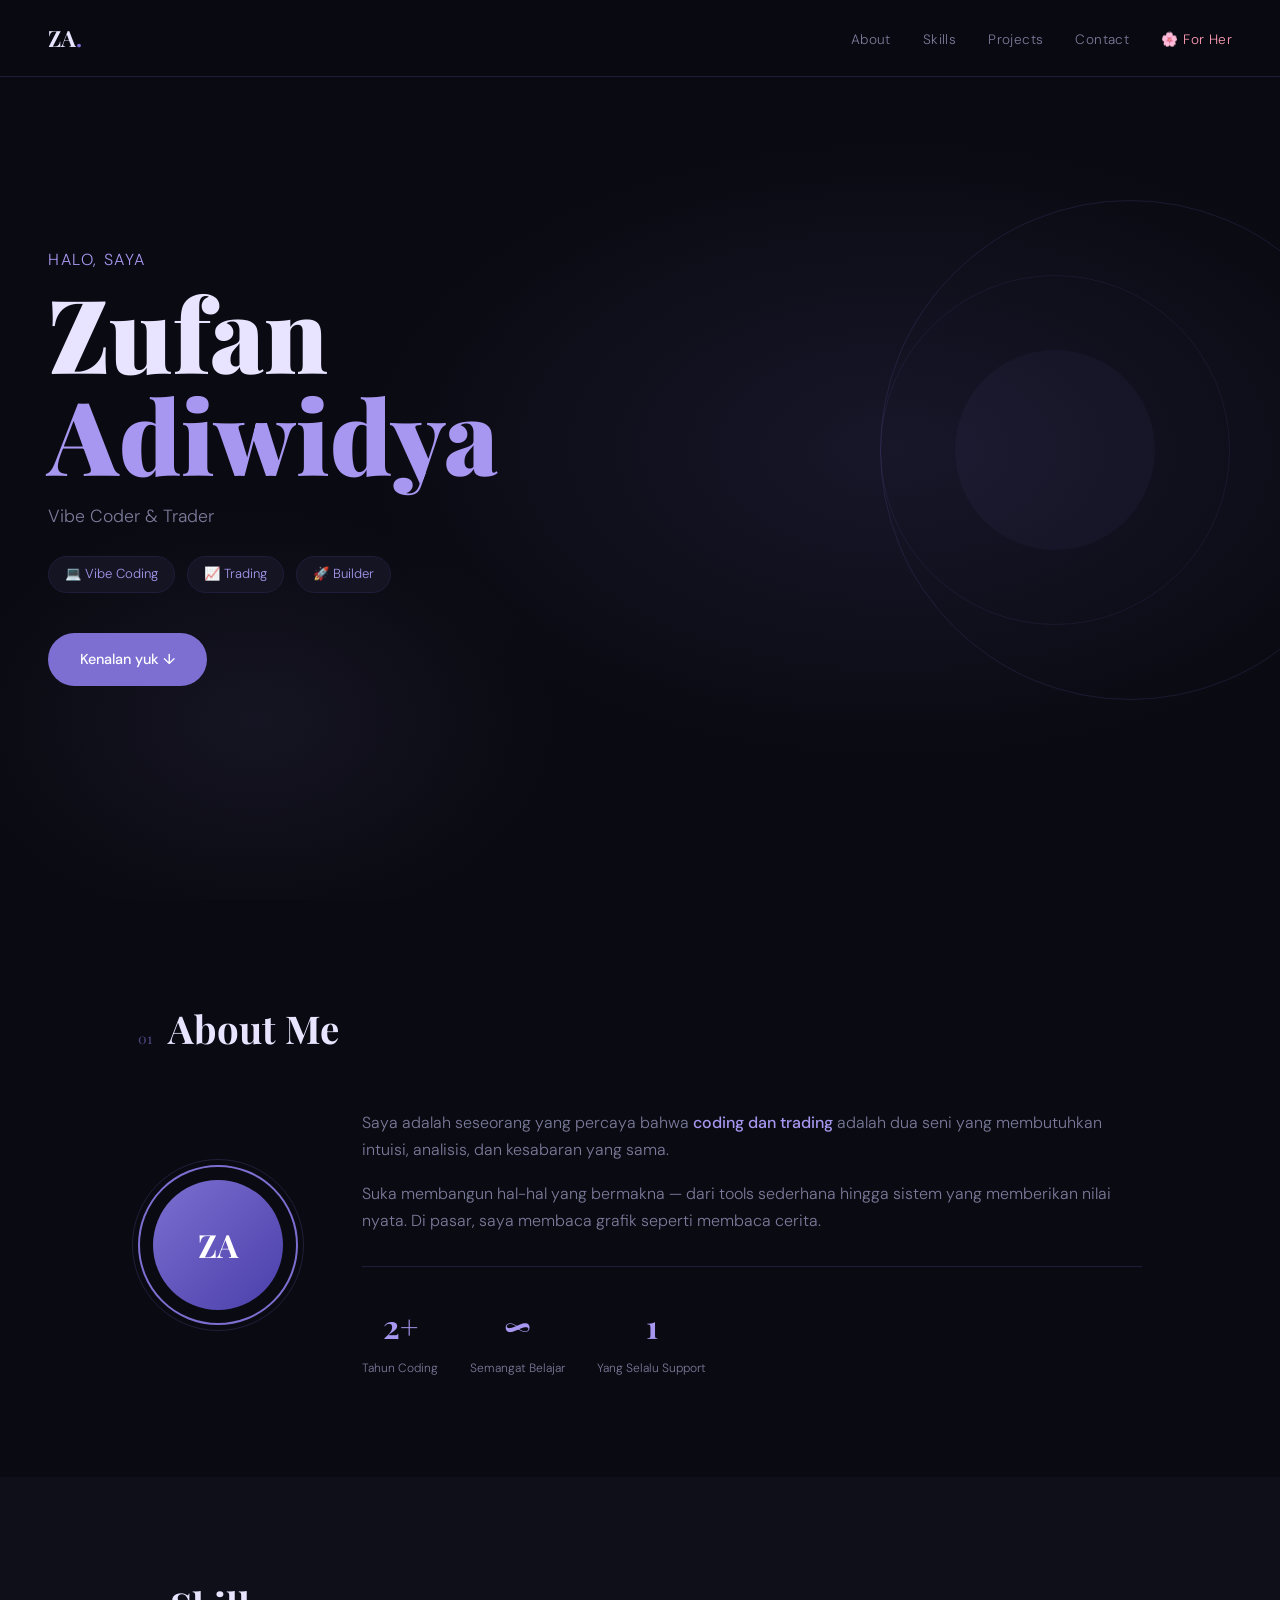
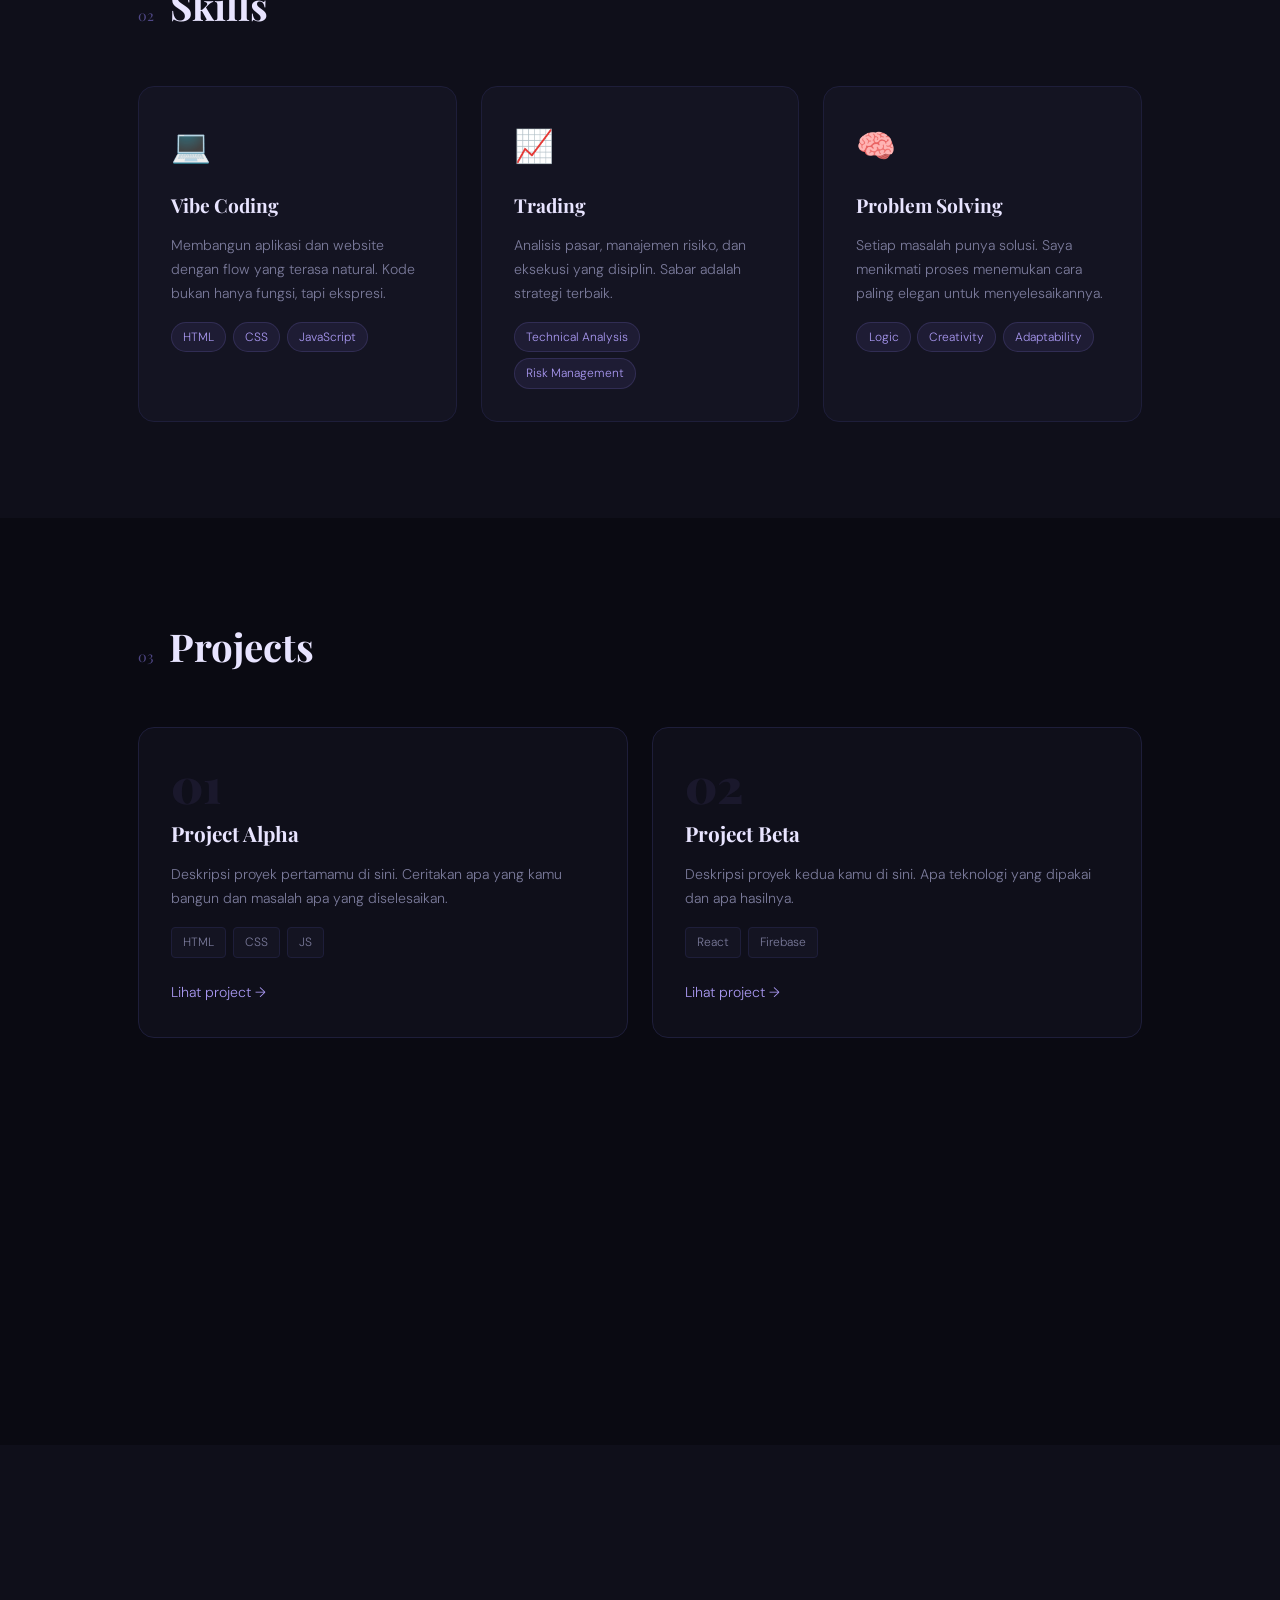
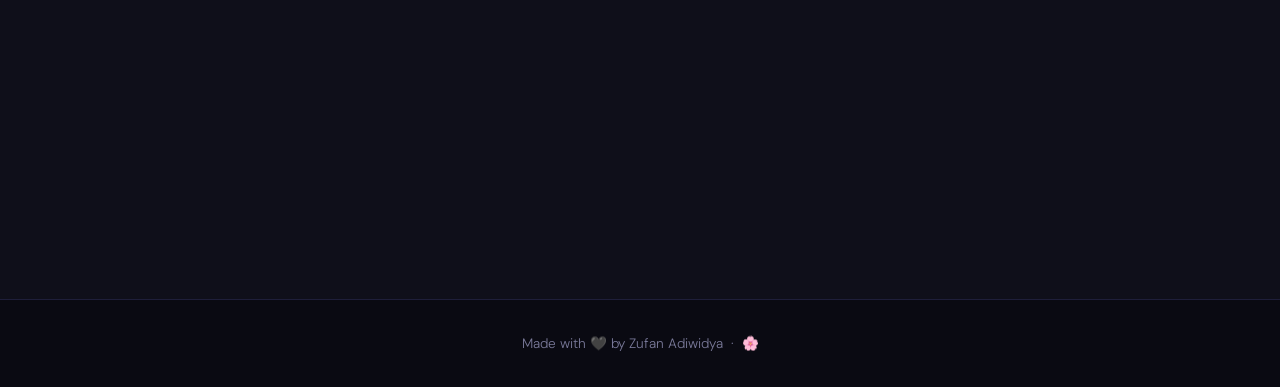
==== index.html @ de6c6295 "Add files via upload" ====
<!DOCTYPE html>
<html lang="id">
<head>
  <meta charset="UTF-8" />
  <meta name="viewport" content="width=device-width, initial-scale=1.0" />
  <title>Zufan Adiwidya</title>
  <link href="https://fonts.googleapis.com/css2?family=Playfair+Display:wght@400;700;900&family=DM+Sans:wght@300;400;500&display=swap" rel="stylesheet" />
  <link rel="stylesheet" href="style.css" />
</head>
<body>
 
  <!-- NAV -->
  <nav class="nav">
    <div class="nav-logo">ZA<span class="dot">.</span></div>
    <ul class="nav-links">
      <li><a href="#about">About</a></li>
      <li><a href="#skills">Skills</a></li>
      <li><a href="#projects">Projects</a></li>
      <li><a href="#contact">Contact</a></li>
      <li><a href="for-her/index.html" class="nav-special">🌸 For Her</a></li>
    </ul>
    <button class="nav-toggle" onclick="toggleMenu()">☰</button>
  </nav>
 
  <!-- HERO -->
  <section class="hero">
    <div class="hero-bg"></div>
    <div class="hero-content">
      <p class="hero-greeting">Halo, saya</p>
      <h1 class="hero-name">Zufan<br><span>Adiwidya</span></h1>
      <p class="hero-role">Vibe Coder &amp; Trader</p>
      <div class="hero-tags">
        <span class="htag">💻 Vibe Coding</span>
        <span class="htag">📈 Trading</span>
        <span class="htag">🚀 Builder</span>
      </div>
      <a href="#about" class="hero-btn">Kenalan yuk ↓</a>
    </div>
    <div class="hero-deco">
      <div class="deco-circle c1"></div>
      <div class="deco-circle c2"></div>
      <div class="deco-circle c3"></div>
    </div>
  </section>
 
  <!-- ABOUT -->
  <section class="section" id="about">
    <div class="container">
      <div class="section-header">
        <span class="section-num">01</span>
        <h2 class="section-title">About Me</h2>
      </div>
      <div class="about-grid">
        <div class="about-avatar">
          <div class="avatar-ring">
            <div class="avatar-inner">ZA</div>
          </div>
        </div>
        <div class="about-text">
          <p>Saya adalah seseorang yang percaya bahwa <em>coding dan trading</em> adalah dua seni yang membutuhkan intuisi, analisis, dan kesabaran yang sama.</p>
          <p>Suka membangun hal-hal yang bermakna — dari tools sederhana hingga sistem yang memberikan nilai nyata. Di pasar, saya membaca grafik seperti membaca cerita.</p>
          <div class="about-stats">
            <div class="stat">
              <span class="stat-num">2+</span>
              <span class="stat-label">Tahun Coding</span>
            </div>
            <div class="stat">
              <span class="stat-num">∞</span>
              <span class="stat-label">Semangat Belajar</span>
            </div>
            <div class="stat">
              <span class="stat-num">1</span>
              <span class="stat-label">Yang Selalu Support</span>
            </div>
          </div>
        </div>
      </div>
    </div>
  </section>
 
  <!-- SKILLS -->
  <section class="section section-dark" id="skills">
    <div class="container">
      <div class="section-header">
        <span class="section-num">02</span>
        <h2 class="section-title">Skills</h2>
      </div>
      <div class="skills-grid">
        <div class="skill-card">
          <div class="skill-icon">💻</div>
          <h3>Vibe Coding</h3>
          <p>Membangun aplikasi dan website dengan flow yang terasa natural. Kode bukan hanya fungsi, tapi ekspresi.</p>
          <div class="skill-tags">
            <span>HTML</span><span>CSS</span><span>JavaScript</span>
          </div>
        </div>
        <div class="skill-card">
          <div class="skill-icon">📈</div>
          <h3>Trading</h3>
          <p>Analisis pasar, manajemen risiko, dan eksekusi yang disiplin. Sabar adalah strategi terbaik.</p>
          <div class="skill-tags">
            <span>Technical Analysis</span><span>Risk Management</span>
          </div>
        </div>
        <div class="skill-card">
          <div class="skill-icon">🧠</div>
          <h3>Problem Solving</h3>
          <p>Setiap masalah punya solusi. Saya menikmati proses menemukan cara paling elegan untuk menyelesaikannya.</p>
          <div class="skill-tags">
            <span>Logic</span><span>Creativity</span><span>Adaptability</span>
          </div>
        </div>
      </div>
    </div>
  </section>
 
  <!-- PROJECTS -->
  <section class="section" id="projects">
    <div class="container">
      <div class="section-header">
        <span class="section-num">03</span>
        <h2 class="section-title">Projects</h2>
      </div>
      <div class="projects-grid">
        <div class="project-card">
          <div class="project-num">01</div>
          <h3>Project Alpha</h3>
          <p>Deskripsi proyek pertamamu di sini. Ceritakan apa yang kamu bangun dan masalah apa yang diselesaikan.</p>
          <div class="project-tech"><span>HTML</span><span>CSS</span><span>JS</span></div>
          <a href="#" class="project-link">Lihat project →</a>
        </div>
        <div class="project-card">
          <div class="project-num">02</div>
          <h3>Project Beta</h3>
          <p>Deskripsi proyek kedua kamu di sini. Apa teknologi yang dipakai dan apa hasilnya.</p>
          <div class="project-tech"><span>React</span><span>Firebase</span></div>
          <a href="#" class="project-link">Lihat project →</a>
        </div>
        <div class="project-card project-card-wide">
          <div class="project-num">03</div>
          <h3>Trading Journal App</h3>
          <p>Aplikasi untuk mencatat dan menganalisis hasil trading. Dibangun untuk kebutuhan pribadi, bisa dikembangkan lebih lanjut.</p>
          <div class="project-tech"><span>JavaScript</span><span>Chart.js</span><span>LocalStorage</span></div>
          <a href="#" class="project-link">Lihat project →</a>
        </div>
      </div>
    </div>
  </section>
 
  <!-- CONTACT -->
  <section class="section section-dark" id="contact">
    <div class="container">
      <div class="section-header">
        <span class="section-num">04</span>
        <h2 class="section-title">Contact</h2>
      </div>
      <div class="contact-wrap">
        <p class="contact-intro">Punya proyek menarik atau sekadar ingin ngobrol? Saya terbuka untuk kolaborasi.</p>
        <div class="contact-links">
          <a href="mailto:email@kamu.com" class="contact-btn">✉️ Email Saya</a>
          <a href="https://github.com/Fann1720" target="_blank" class="contact-btn">🐙 GitHub</a>
          <a href="#" class="contact-btn">📱 WhatsApp</a>
        </div>
      </div>
    </div>
  </section>
 
  <!-- FOOTER -->
  <footer class="footer">
    <p>Made with 🖤 by Zufan Adiwidya &nbsp;·&nbsp; <a href="for-her/index.html">🌸</a></p>
  </footer>
 
  <script src="script.js"></script>
</body>
</html>
---- style.css ----
/* ===== RESET & BASE ===== */
*, *::before, *::after { margin: 0; padding: 0; box-sizing: border-box; }
 
:root {
  --bg: #0a0a12;
  --bg2: #0f0f1a;
  --bg3: #141422;
  --accent: #7c6fd1;
  --accent2: #a897f0;
  --text: #e8e4ff;
  --muted: #7a7a9a;
  --border: #1e1e3a;
  --pink: #ff9db5;
  --font-display: 'Playfair Display', serif;
  --font-body: 'DM Sans', sans-serif;
}
 
html { scroll-behavior: smooth; }
 
body {
  background: var(--bg);
  color: var(--text);
  font-family: var(--font-body);
  font-weight: 300;
  line-height: 1.7;
  overflow-x: hidden;
}
 
a { text-decoration: none; color: inherit; }
 
/* ===== NAV ===== */
.nav {
  position: fixed;
  top: 0; left: 0; right: 0;
  z-index: 100;
  display: flex;
  align-items: center;
  justify-content: space-between;
  padding: 1.2rem 3rem;
  background: rgba(10,10,18,0.85);
  backdrop-filter: blur(12px);
  border-bottom: 1px solid var(--border);
}
 
.nav-logo {
  font-family: var(--font-display);
  font-size: 1.4rem;
  font-weight: 700;
  color: var(--text);
}
 
.nav-logo .dot { color: var(--accent); }
 
.nav-links {
  display: flex;
  gap: 2rem;
  list-style: none;
}
 
.nav-links a {
  font-size: 0.85rem;
  color: var(--muted);
  transition: color 0.2s;
  letter-spacing: 0.03em;
}
 
.nav-links a:hover { color: var(--text); }
.nav-special { color: var(--pink) !important; }
.nav-toggle { display: none; background: none; border: none; color: var(--text); font-size: 1.4rem; cursor: pointer; }
 
/* ===== HERO ===== */
.hero {
  min-height: 100vh;
  display: flex;
  align-items: center;
  position: relative;
  padding: 6rem 3rem 4rem;
  overflow: hidden;
}
 
.hero-bg {
  position: absolute;
  inset: 0;
  background:
    radial-gradient(ellipse 60% 50% at 70% 50%, rgba(124,111,209,0.12) 0%, transparent 70%),
    radial-gradient(ellipse 40% 40% at 20% 80%, rgba(168,151,240,0.07) 0%, transparent 60%);
}
 
.hero-content {
  position: relative;
  z-index: 2;
  max-width: 700px;
}
 
.hero-greeting {
  font-size: 1rem;
  color: var(--accent2);
  letter-spacing: 0.1em;
  text-transform: uppercase;
  margin-bottom: 0.5rem;
  opacity: 0;
  animation: fadeUp 0.8s ease 0.2s forwards;
}
 
.hero-name {
  font-family: var(--font-display);
  font-size: clamp(3.5rem, 8vw, 6.5rem);
  font-weight: 900;
  line-height: 1.0;
  color: var(--text);
  margin-bottom: 1rem;
  opacity: 0;
  animation: fadeUp 0.8s ease 0.4s forwards;
}
 
.hero-name span { color: var(--accent2); }
 
.hero-role {
  font-size: 1.1rem;
  color: var(--muted);
  margin-bottom: 1.5rem;
  opacity: 0;
  animation: fadeUp 0.8s ease 0.6s forwards;
}
 
.hero-tags {
  display: flex;
  gap: 0.75rem;
  flex-wrap: wrap;
  margin-bottom: 2.5rem;
  opacity: 0;
  animation: fadeUp 0.8s ease 0.8s forwards;
}
 
.htag {
  background: var(--bg3);
  border: 1px solid var(--border);
  color: var(--accent2);
  font-size: 0.82rem;
  padding: 0.4rem 1rem;
  border-radius: 999px;
}
 
.hero-btn {
  display: inline-block;
  background: var(--accent);
  color: white;
  padding: 0.9rem 2rem;
  border-radius: 999px;
  font-size: 0.9rem;
  font-weight: 500;
  transition: background 0.2s, transform 0.2s;
  opacity: 0;
  animation: fadeUp 0.8s ease 1s forwards;
}
 
.hero-btn:hover { background: var(--accent2); transform: translateY(-2px); }
 
/* DECO CIRCLES */
.hero-deco { position: absolute; right: 0; top: 0; bottom: 0; width: 50%; pointer-events: none; }
.deco-circle {
  position: absolute;
  border-radius: 50%;
  border: 1px solid rgba(124,111,209,0.15);
}
.c1 { width: 500px; height: 500px; right: -100px; top: 50%; transform: translateY(-50%); }
.c2 { width: 350px; height: 350px; right: 50px; top: 50%; transform: translateY(-50%); border-color: rgba(124,111,209,0.1); }
.c3 { width: 200px; height: 200px; right: 125px; top: 50%; transform: translateY(-50%); background: rgba(124,111,209,0.05); border: none; }
 
/* ===== SECTIONS ===== */
.section { padding: 6rem 0; }
.section-dark { background: var(--bg2); }
.container { max-width: 1100px; margin: 0 auto; padding: 0 3rem; }
 
.section-header {
  display: flex;
  align-items: baseline;
  gap: 1rem;
  margin-bottom: 3rem;
}
 
.section-num {
  font-family: var(--font-display);
  font-size: 0.9rem;
  color: var(--accent);
  opacity: 0.6;
}
 
.section-title {
  font-family: var(--font-display);
  font-size: clamp(1.8rem, 3vw, 2.5rem);
  font-weight: 700;
  color: var(--text);
}
 
/* ===== ABOUT ===== */
.about-grid {
  display: grid;
  grid-template-columns: auto 1fr;
  gap: 4rem;
  align-items: center;
}
 
.avatar-ring {
  width: 160px; height: 160px;
  border-radius: 50%;
  border: 2px solid var(--accent);
  display: flex; align-items: center; justify-content: center;
  position: relative;
}
 
.avatar-ring::before {
  content: '';
  position: absolute;
  inset: -8px;
  border-radius: 50%;
  border: 1px solid rgba(124,111,209,0.2);
}
 
.avatar-inner {
  width: 130px; height: 130px;
  border-radius: 50%;
  background: linear-gradient(135deg, var(--accent), #4a3faa);
  display: flex; align-items: center; justify-content: center;
  font-family: var(--font-display);
  font-size: 2rem;
  font-weight: 700;
  color: white;
}
 
.about-text p { color: var(--muted); margin-bottom: 1rem; font-size: 1rem; }
.about-text em { color: var(--accent2); font-style: normal; font-weight: 500; }
 
.about-stats {
  display: flex;
  gap: 2rem;
  margin-top: 2rem;
  padding-top: 2rem;
  border-top: 1px solid var(--border);
}
 
.stat { text-align: center; }
.stat-num { display: block; font-family: var(--font-display); font-size: 2rem; font-weight: 700; color: var(--accent2); }
.stat-label { font-size: 0.75rem; color: var(--muted); }
 
/* ===== SKILLS ===== */
.skills-grid {
  display: grid;
  grid-template-columns: repeat(3, 1fr);
  gap: 1.5rem;
}
 
.skill-card {
  background: var(--bg3);
  border: 1px solid var(--border);
  border-radius: 16px;
  padding: 2rem;
  transition: border-color 0.3s, transform 0.3s;
}
 
.skill-card:hover { border-color: var(--accent); transform: translateY(-4px); }
.skill-icon { font-size: 2rem; margin-bottom: 1rem; }
.skill-card h3 { font-family: var(--font-display); font-size: 1.2rem; margin-bottom: 0.75rem; color: var(--text); }
.skill-card p { font-size: 0.88rem; color: var(--muted); margin-bottom: 1rem; }
 
.skill-tags { display: flex; flex-wrap: wrap; gap: 0.4rem; }
.skill-tags span {
  background: rgba(124,111,209,0.1);
  color: var(--accent2);
  font-size: 0.75rem;
  padding: 0.25rem 0.7rem;
  border-radius: 999px;
  border: 1px solid rgba(124,111,209,0.2);
}
 
/* ===== PROJECTS ===== */
.projects-grid {
  display: grid;
  grid-template-columns: 1fr 1fr;
  gap: 1.5rem;
}
 
.project-card-wide { grid-column: span 2; }
 
.project-card {
  background: var(--bg2);
  border: 1px solid var(--border);
  border-radius: 16px;
  padding: 2rem;
  transition: border-color 0.3s;
  position: relative;
  overflow: hidden;
}
 
.project-card::before {
  content: '';
  position: absolute;
  top: 0; left: 0; right: 0;
  height: 3px;
  background: linear-gradient(90deg, var(--accent), var(--accent2));
  opacity: 0;
  transition: opacity 0.3s;
}
 
.project-card:hover::before { opacity: 1; }
.project-card:hover { border-color: rgba(124,111,209,0.4); }
 
.project-num {
  font-family: var(--font-display);
  font-size: 3rem;
  font-weight: 900;
  color: rgba(124,111,209,0.1);
  line-height: 1;
  margin-bottom: 0.5rem;
}
 
.project-card h3 { font-family: var(--font-display); font-size: 1.3rem; margin-bottom: 0.75rem; color: var(--text); }
.project-card p { font-size: 0.88rem; color: var(--muted); margin-bottom: 1rem; }
 
.project-tech { display: flex; flex-wrap: wrap; gap: 0.4rem; margin-bottom: 1.25rem; }
.project-tech span {
  background: var(--bg3);
  color: var(--muted);
  font-size: 0.75rem;
  padding: 0.25rem 0.7rem;
  border-radius: 4px;
  border: 1px solid var(--border);
}
 
.project-link { color: var(--accent2); font-size: 0.88rem; transition: letter-spacing 0.2s; }
.project-link:hover { letter-spacing: 0.05em; }
 
/* ===== CONTACT ===== */
.contact-wrap { text-align: center; max-width: 600px; margin: 0 auto; }
.contact-intro { color: var(--muted); font-size: 1.05rem; margin-bottom: 2.5rem; }
 
.contact-links { display: flex; gap: 1rem; justify-content: center; flex-wrap: wrap; }
 
.contact-btn {
  background: var(--bg3);
  border: 1px solid var(--border);
  color: var(--text);
  padding: 0.8rem 1.75rem;
  border-radius: 999px;
  font-size: 0.88rem;
  transition: border-color 0.2s, background 0.2s, transform 0.2s;
}
 
.contact-btn:hover { border-color: var(--accent); background: rgba(124,111,209,0.1); transform: translateY(-2px); }
 
/* ===== FOOTER ===== */
.footer {
  padding: 2rem;
  text-align: center;
  color: var(--muted);
  font-size: 0.85rem;
  border-top: 1px solid var(--border);
}
 
/* ===== ANIMATIONS ===== */
@keyframes fadeUp {
  from { opacity: 0; transform: translateY(24px); }
  to { opacity: 1; transform: translateY(0); }
}
 
.reveal {
  opacity: 0;
  transform: translateY(30px);
  transition: opacity 0.7s ease, transform 0.7s ease;
}
 
.reveal.visible { opacity: 1; transform: translateY(0); }
 
/* ===== RESPONSIVE ===== */
@media (max-width: 768px) {
  .nav { padding: 1rem 1.5rem; }
  .nav-links { display: none; flex-direction: column; position: absolute; top: 100%; left: 0; right: 0; background: var(--bg2); padding: 1.5rem; gap: 1rem; border-bottom: 1px solid var(--border); }
  .nav-links.open { display: flex; }
  .nav-toggle { display: block; }
 
  .hero { padding: 6rem 1.5rem 3rem; }
  .hero-deco { display: none; }
  .container { padding: 0 1.5rem; }
  .about-grid { grid-template-columns: 1fr; text-align: center; gap: 2rem; }
  .avatar-ring { margin: 0 auto; }
  .about-stats { justify-content: center; }
  .skills-grid { grid-template-columns: 1fr; }
  .projects-grid { grid-template-columns: 1fr; }
  .project-card-wide { grid-column: span 1; }
}
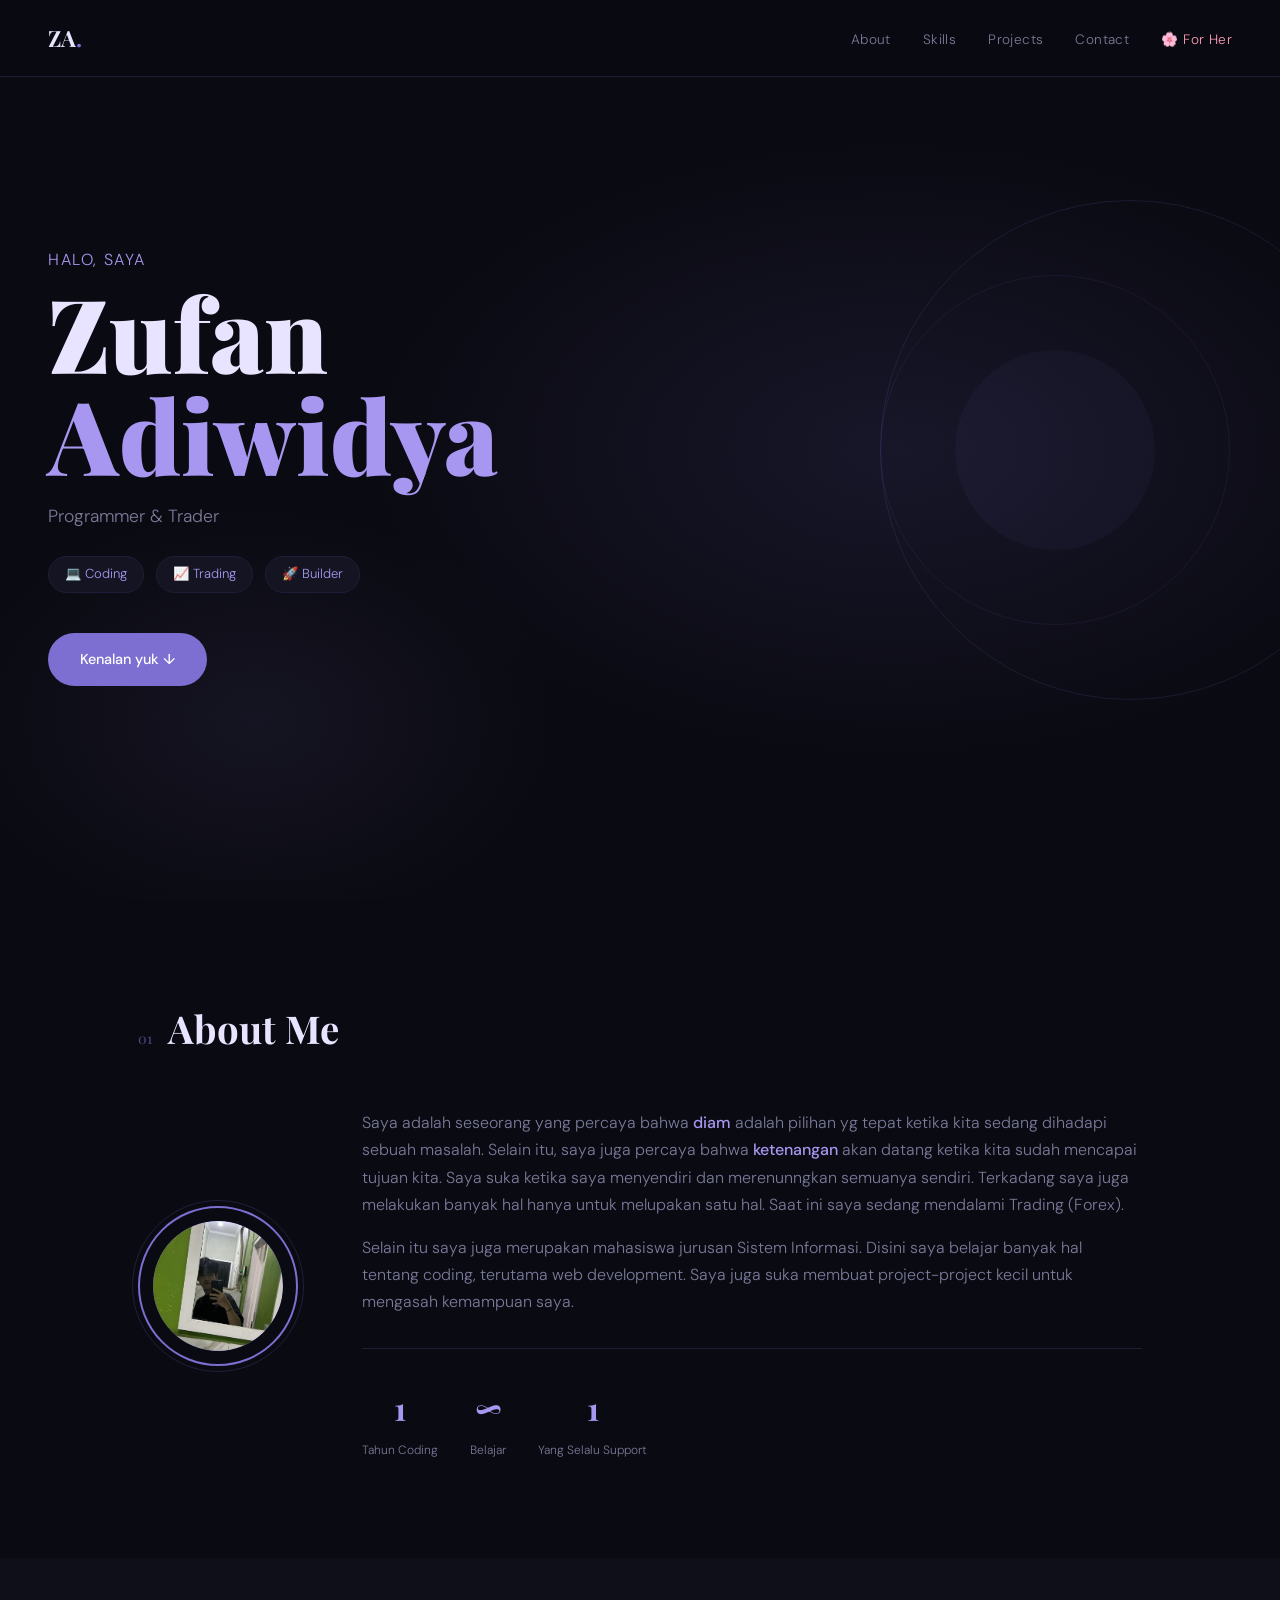
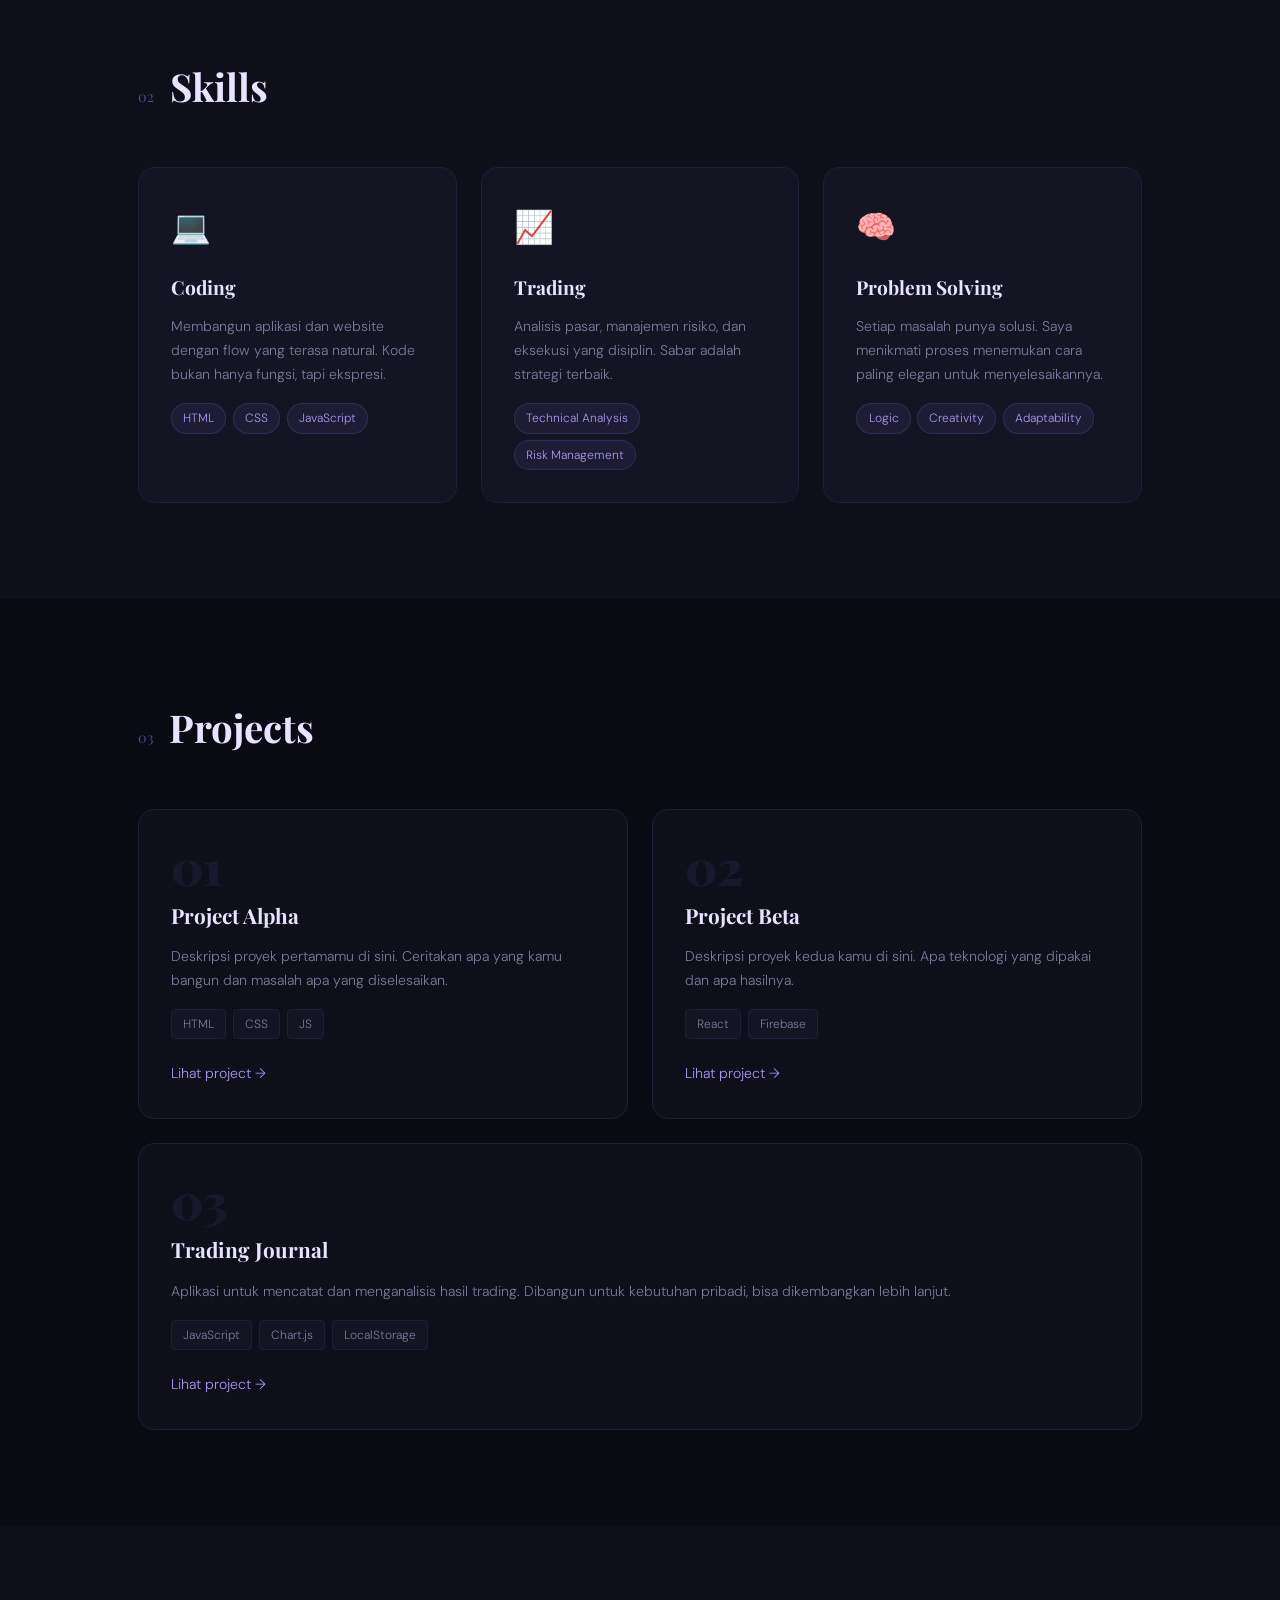
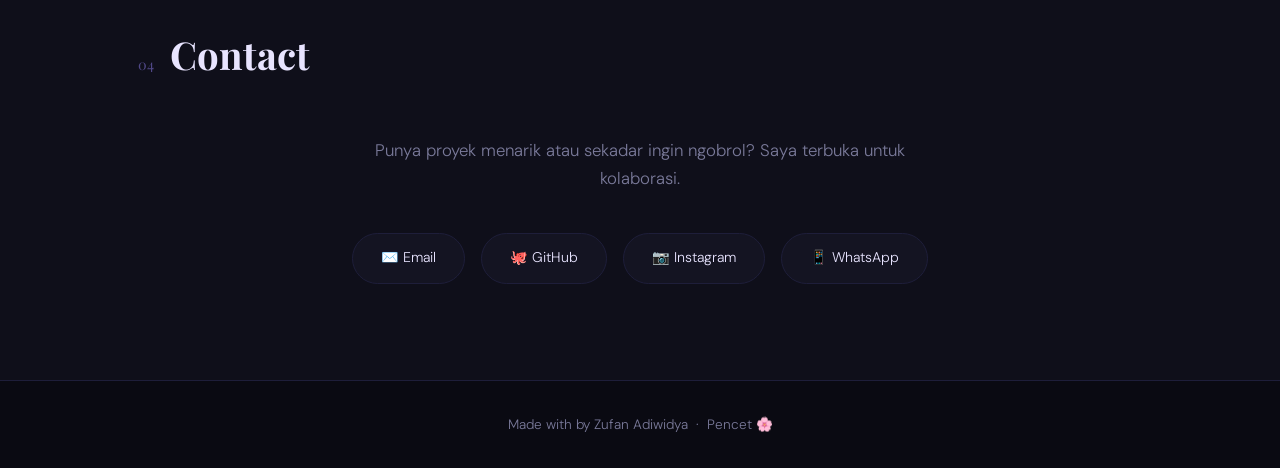
==== commit 020b2102: "Add files via upload" ====
--- a/index.html
+++ b/index.html
@@ -28,9 +28,9 @@
     <div class="hero-content">
       <p class="hero-greeting">Halo, saya</p>
       <h1 class="hero-name">Zufan<br><span>Adiwidya</span></h1>
-      <p class="hero-role">Vibe Coder &amp; Trader</p>
+      <p class="hero-role">Programmer &amp; Trader</p>
       <div class="hero-tags">
-        <span class="htag">💻 Vibe Coding</span>
+        <span class="htag">💻 Coding</span>
         <span class="htag">📈 Trading</span>
         <span class="htag">🚀 Builder</span>
       </div>
@@ -53,20 +53,25 @@
       <div class="about-grid">
         <div class="about-avatar">
           <div class="avatar-ring">
-            <div class="avatar-inner">ZA</div>
+            <div class="avatar-inner">
+              <!-- Ganti src sesuai nama file foto kamu di folder Portofolio -->
+              <img src="profile.jpeg" alt="Foto Profil Zufan Adiwidya" class="avatar-img">
+            </div>
           </div>
         </div>
         <div class="about-text">
-          <p>Saya adalah seseorang yang percaya bahwa <em>coding dan trading</em> adalah dua seni yang membutuhkan intuisi, analisis, dan kesabaran yang sama.</p>
-          <p>Suka membangun hal-hal yang bermakna — dari tools sederhana hingga sistem yang memberikan nilai nyata. Di pasar, saya membaca grafik seperti membaca cerita.</p>
+          <p>Saya adalah seseorang yang percaya bahwa <em>diam</em> adalah pilihan yg tepat ketika kita sedang dihadapi sebuah masalah.
+          Selain itu, saya juga percaya bahwa <em>ketenangan</em> akan datang ketika kita sudah mencapai tujuan kita. Saya suka ketika saya menyendiri dan merenunngkan semuanya sendiri. Terkadang saya juga melakukan banyak hal hanya untuk melupakan satu hal. Saat ini saya sedang mendalami Trading (Forex).</p>
+          <p>Selain itu saya juga merupakan mahasiswa jurusan Sistem Informasi. Disini saya belajar banyak hal tentang coding, terutama web development. Saya juga suka membuat project-project kecil untuk mengasah kemampuan saya.
+          </p>
           <div class="about-stats">
             <div class="stat">
-              <span class="stat-num">2+</span>
+              <span class="stat-num">1</span>
               <span class="stat-label">Tahun Coding</span>
             </div>
             <div class="stat">
               <span class="stat-num">∞</span>
-              <span class="stat-label">Semangat Belajar</span>
+              <span class="stat-label">Belajar</span>
             </div>
             <div class="stat">
               <span class="stat-num">1</span>
@@ -88,7 +93,7 @@
       <div class="skills-grid">
         <div class="skill-card">
           <div class="skill-icon">💻</div>
-          <h3>Vibe Coding</h3>
+          <h3>Coding</h3>
           <p>Membangun aplikasi dan website dengan flow yang terasa natural. Kode bukan hanya fungsi, tapi ekspresi.</p>
           <div class="skill-tags">
             <span>HTML</span><span>CSS</span><span>JavaScript</span>
@@ -138,7 +143,7 @@
         </div>
         <div class="project-card project-card-wide">
           <div class="project-num">03</div>
-          <h3>Trading Journal App</h3>
+          <h3>Trading Journal</h3>
           <p>Aplikasi untuk mencatat dan menganalisis hasil trading. Dibangun untuk kebutuhan pribadi, bisa dikembangkan lebih lanjut.</p>
           <div class="project-tech"><span>JavaScript</span><span>Chart.js</span><span>LocalStorage</span></div>
           <a href="#" class="project-link">Lihat project →</a>
@@ -157,9 +162,10 @@
       <div class="contact-wrap">
         <p class="contact-intro">Punya proyek menarik atau sekadar ingin ngobrol? Saya terbuka untuk kolaborasi.</p>
         <div class="contact-links">
-          <a href="mailto:email@kamu.com" class="contact-btn">✉️ Email Saya</a>
+          <a href="mailto:zufanadwidya@gmail.com" class="contact-btn">✉️ Email</a>
           <a href="https://github.com/Fann1720" target="_blank" class="contact-btn">🐙 GitHub</a>
-          <a href="#" class="contact-btn">📱 WhatsApp</a>
+          <a href="https://instagram.com/fanninsky_" target="_blank" class="contact-btn">📷 Instagram</a>
+          <a href="https://wa.me/6282137938548" class="contact-btn">📱 WhatsApp</a>
         </div>
       </div>
     </div>
@@ -167,7 +173,7 @@
  
   <!-- FOOTER -->
   <footer class="footer">
-    <p>Made with 🖤 by Zufan Adiwidya &nbsp;·&nbsp; <a href="for-her/index.html">🌸</a></p>
+    <p>Made with by Zufan Adiwidya &nbsp;·&nbsp; <a href="for-her/index.html">Pencet 🌸</a></p>
   </footer>
  
   <script src="script.js"></script>
--- a/style.css
+++ b/style.css
@@ -226,6 +226,14 @@
   font-size: 2rem;
   font-weight: 700;
   color: white;
+  overflow: hidden;
+}
+
+.avatar-img {
+  width: 100%;
+  height: 100%;
+  object-fit: cover;
+  border-radius: 50%;
 }
  
 .about-text p { color: var(--muted); margin-bottom: 1rem; font-size: 1rem; }
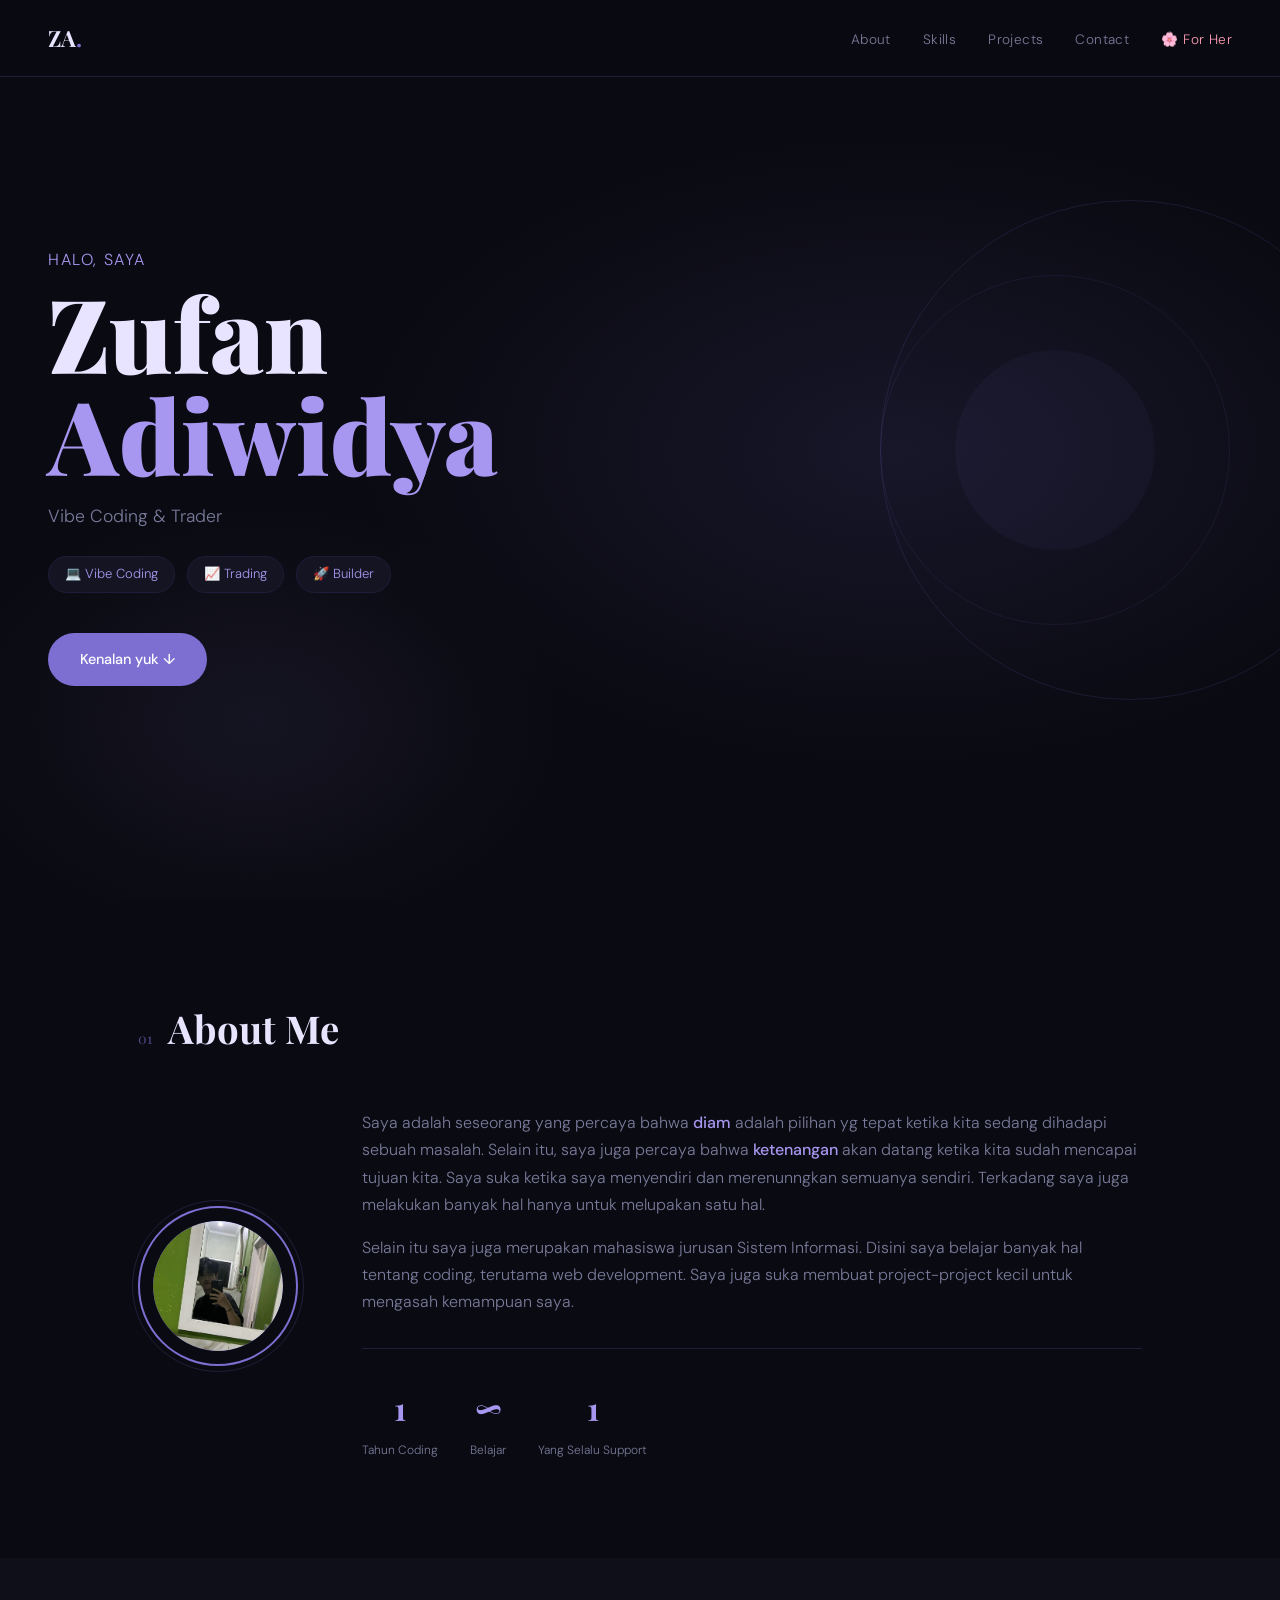
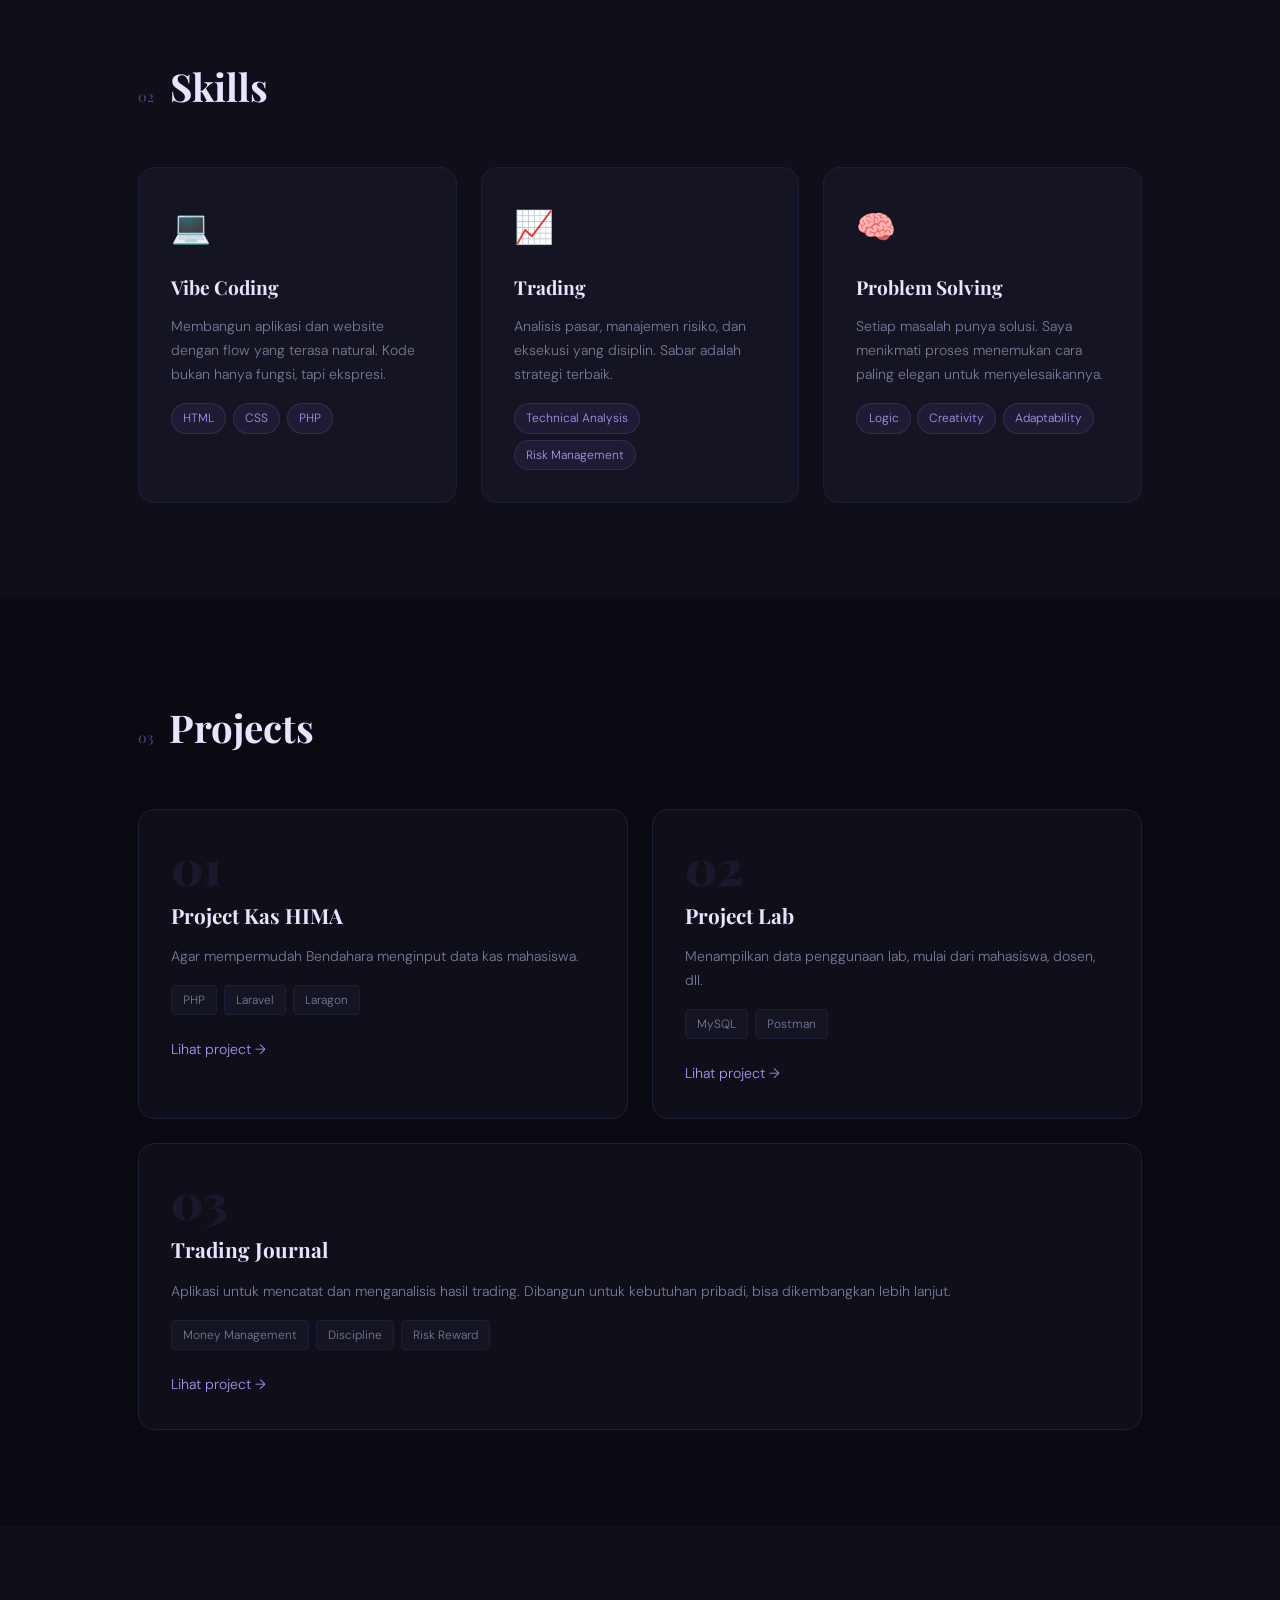
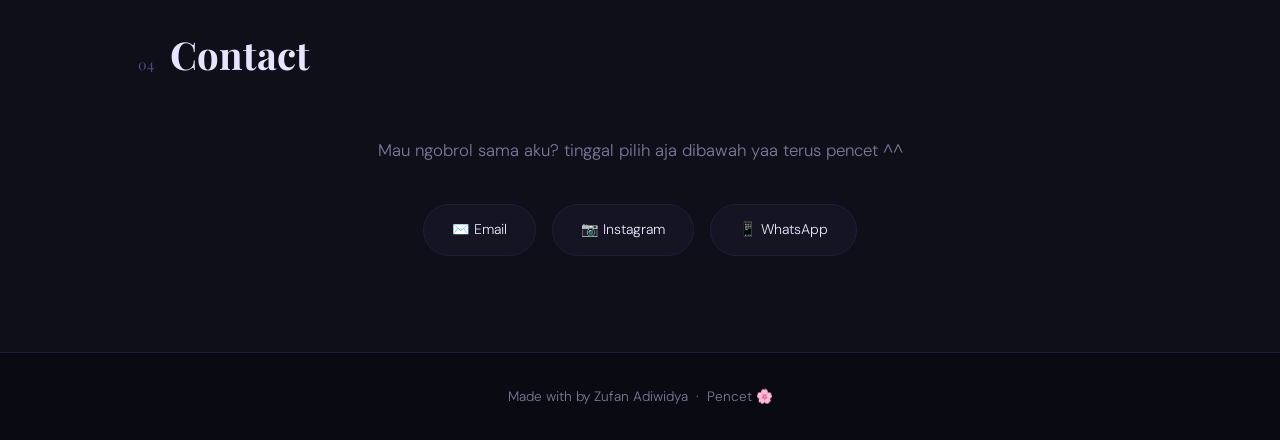
==== commit 64a677cc: "Add files via upload" ====
--- a/index.html
+++ b/index.html
@@ -28,9 +28,9 @@
     <div class="hero-content">
       <p class="hero-greeting">Halo, saya</p>
       <h1 class="hero-name">Zufan<br><span>Adiwidya</span></h1>
-      <p class="hero-role">Programmer &amp; Trader</p>
+      <p class="hero-role">Vibe Coding &amp; Trader</p>
       <div class="hero-tags">
-        <span class="htag">💻 Coding</span>
+        <span class="htag">💻 Vibe Coding</span>
         <span class="htag">📈 Trading</span>
         <span class="htag">🚀 Builder</span>
       </div>
@@ -61,7 +61,7 @@
         </div>
         <div class="about-text">
           <p>Saya adalah seseorang yang percaya bahwa <em>diam</em> adalah pilihan yg tepat ketika kita sedang dihadapi sebuah masalah.
-          Selain itu, saya juga percaya bahwa <em>ketenangan</em> akan datang ketika kita sudah mencapai tujuan kita. Saya suka ketika saya menyendiri dan merenunngkan semuanya sendiri. Terkadang saya juga melakukan banyak hal hanya untuk melupakan satu hal. Saat ini saya sedang mendalami Trading (Forex).</p>
+          Selain itu, saya juga percaya bahwa <em>ketenangan</em> akan datang ketika kita sudah mencapai tujuan kita. Saya suka ketika saya menyendiri dan merenunngkan semuanya sendiri. Terkadang saya juga melakukan banyak hal hanya untuk melupakan satu hal.</p>
           <p>Selain itu saya juga merupakan mahasiswa jurusan Sistem Informasi. Disini saya belajar banyak hal tentang coding, terutama web development. Saya juga suka membuat project-project kecil untuk mengasah kemampuan saya.
           </p>
           <div class="about-stats">
@@ -93,10 +93,10 @@
       <div class="skills-grid">
         <div class="skill-card">
           <div class="skill-icon">💻</div>
-          <h3>Coding</h3>
+          <h3>Vibe Coding</h3>
           <p>Membangun aplikasi dan website dengan flow yang terasa natural. Kode bukan hanya fungsi, tapi ekspresi.</p>
           <div class="skill-tags">
-            <span>HTML</span><span>CSS</span><span>JavaScript</span>
+            <span>HTML</span><span>CSS</span><span>PHP</span>
           </div>
         </div>
         <div class="skill-card">
@@ -129,24 +129,24 @@
       <div class="projects-grid">
         <div class="project-card">
           <div class="project-num">01</div>
-          <h3>Project Alpha</h3>
-          <p>Deskripsi proyek pertamamu di sini. Ceritakan apa yang kamu bangun dan masalah apa yang diselesaikan.</p>
-          <div class="project-tech"><span>HTML</span><span>CSS</span><span>JS</span></div>
-          <a href="#" class="project-link">Lihat project →</a>
+          <h3>Project Kas HIMA</h3>
+          <p>Agar mempermudah Bendahara menginput data kas mahasiswa.</p>
+          <div class="project-tech"><span>PHP</span><span>Laravel</span><span>Laragon</span></div>
+          <a href="projects/project-alpha.html" class="project-link">Lihat project →</a>
         </div>
         <div class="project-card">
           <div class="project-num">02</div>
-          <h3>Project Beta</h3>
-          <p>Deskripsi proyek kedua kamu di sini. Apa teknologi yang dipakai dan apa hasilnya.</p>
-          <div class="project-tech"><span>React</span><span>Firebase</span></div>
-          <a href="#" class="project-link">Lihat project →</a>
+          <h3>Project Lab</h3>
+          <p>Menampilkan data penggunaan lab, mulai dari mahasiswa, dosen, dll.</p>
+          <div class="project-tech"><span>MySQL</span><span>Postman</span></div>
+          <a href="projects/project-beta.html" class="project-link">Lihat project →</a>
         </div>
         <div class="project-card project-card-wide">
           <div class="project-num">03</div>
           <h3>Trading Journal</h3>
           <p>Aplikasi untuk mencatat dan menganalisis hasil trading. Dibangun untuk kebutuhan pribadi, bisa dikembangkan lebih lanjut.</p>
-          <div class="project-tech"><span>JavaScript</span><span>Chart.js</span><span>LocalStorage</span></div>
-          <a href="#" class="project-link">Lihat project →</a>
+          <div class="project-tech"><span>Money Management</span><span>Discipline</span><span>Risk Reward</span></div>
+          <a href="projects/trading-journal.html" class="project-link">Lihat project →</a>
         </div>
       </div>
     </div>
@@ -160,10 +160,9 @@
         <h2 class="section-title">Contact</h2>
       </div>
       <div class="contact-wrap">
-        <p class="contact-intro">Punya proyek menarik atau sekadar ingin ngobrol? Saya terbuka untuk kolaborasi.</p>
+        <p class="contact-intro">Mau ngobrol sama aku? tinggal pilih aja dibawah yaa terus pencet ^^</p>
         <div class="contact-links">
           <a href="mailto:zufanadwidya@gmail.com" class="contact-btn">✉️ Email</a>
-          <a href="https://github.com/Fann1720" target="_blank" class="contact-btn">🐙 GitHub</a>
           <a href="https://instagram.com/fanninsky_" target="_blank" class="contact-btn">📷 Instagram</a>
           <a href="https://wa.me/6282137938548" class="contact-btn">📱 WhatsApp</a>
         </div>
